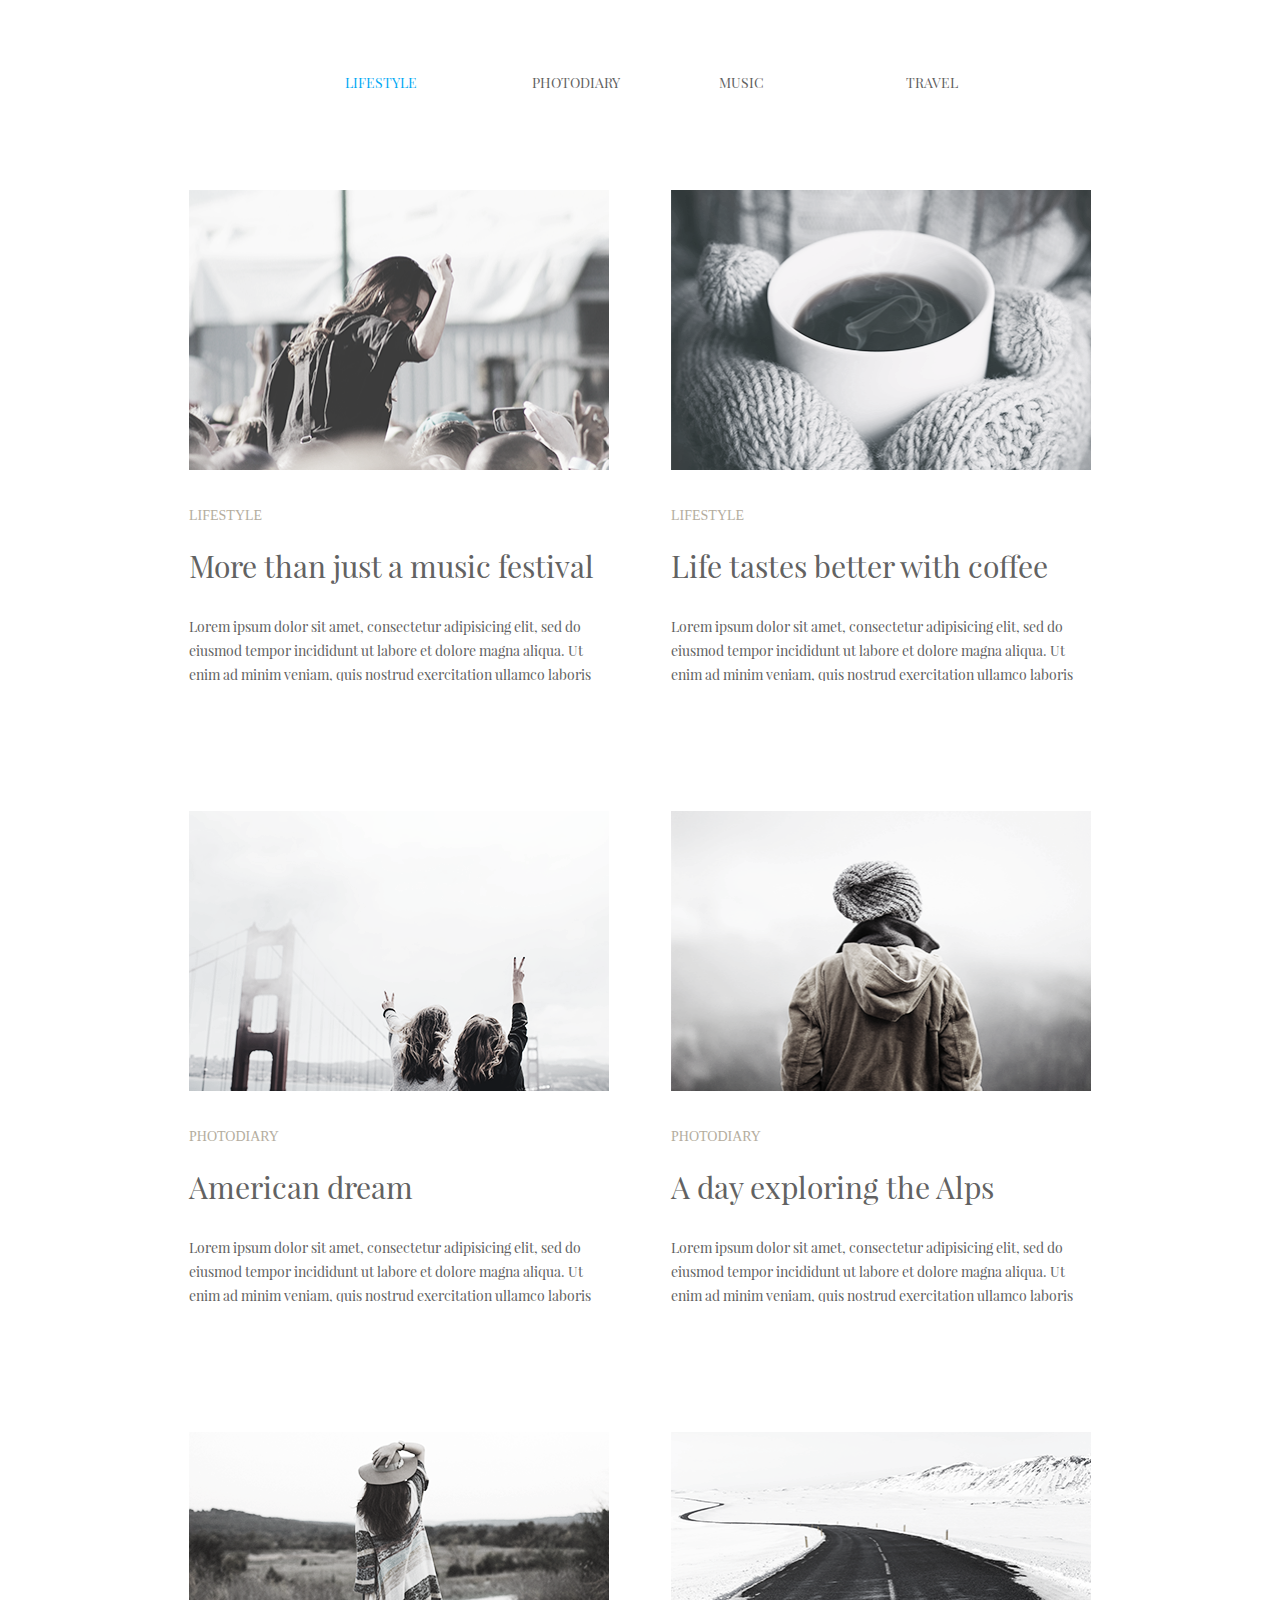
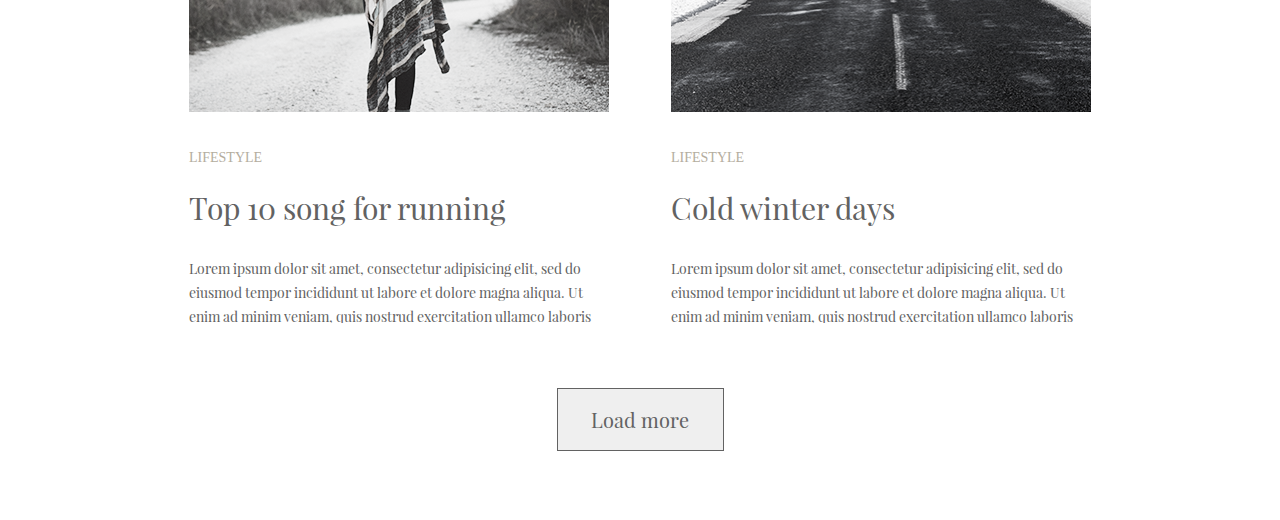
==== hw-03/index.html @ 197ac6b2 "sss" ====
<!DOCTYPE html>
<html lang="en">
<head>
    <meta charset="UTF-8">
    <meta name="viewport" content="width=device-width, initial-scale=1.0">
    <meta http-equiv="X-UA-Compatible" content="ie=edge">
    <link rel="stylesheet" href="css/normalize.css">
    <link rel="stylesheet" href="css/style.css">
    <title>hw-03</title>
</head>
<body>
    <header class="main-header">
        <nav class="main-nav">
            <ul class="main-menu">
                <li class="main-menu-item">
                    <a href="#" class="main-menu-link blue">lifestyle</a>
                </li>
                <li class="main-menu-item">
                    <a href="#" class="main-menu-link">photodiary</a>
                </li>
                <li class="main-menu-item">
                    <a href="#" class="main-menu-link">music</a>
                </li>
                <li class="main-menu-item">
                    <a href="#" class="main-menu-link">travel</a>
                </li>
            </ul>
        </nav>
    </header>
    <main class="main-content">
        <section class="article">
            <ul class="article-list">
                <li class="article-list-item">                   
                    <img src="img/image1.png" alt="image" class="article-img" width="420" height="280">
                    <h2>lifestyle</h2>
                    <h3>More than just a music festival</h3>
                    <p>Lorem ipsum dolor sit amet, consectetur adipisicing elit, sed do eiusmod tempor incididunt ut labore et dolore magna aliqua. Ut enim ad minim veniam, quis nostrud exercitation ullamco laboris nisi ut aliquip ex ea commodo consequat. Duis aute irure dolor in reprehenderit in voluptate velit esse cillum dolore eu fugiat nulla pariatur. Excepteur sint occaecat cupidatat non proident, sunt in culpa qui officia deserunt mollit anim id est laborum. Sed ut perspiciatis unde omnis iste natus error sit voluptatem accusantium doloremque laudantium, totam rem aperiam, eaque ipsa quae ab illo inventore veritatis et quasi architecto beatae vitae dicta sunt explicabo. Nemo enim ipsam voluptatem quia voluptas sit aspernatur aut odit aut fugit, sed quia consequuntur magni dolores eos qui ratione voluptatem sequi nesciunt. Neque porro quisquam est, qui dolorem ipsum quia dolor sit amet, consectetur, adipisci velit, sed quia non numquam eius modi tempora incidunt ut labore et dolore magnam aliquam quaerat voluptatem.</p>                  
                </li>
                <li class="article-list-item">
                    <img src="img/image2.png" alt="image" class="article-img" width="420" height="280">
                    <h2>lifestyle</h2>
                    <h3>Life tastes better with coffee</h3>
                    <p>Lorem ipsum dolor sit amet, consectetur adipisicing elit, sed do eiusmod tempor incididunt ut labore et dolore magna aliqua. Ut enim ad minim veniam, quis nostrud exercitation ullamco laboris nisi ut aliquip ex ea commodo consequat. Duis aute irure dolor in reprehenderit in voluptate velit esse cillum dolore eu fugiat nulla pariatur. Excepteur sint occaecat cupidatat non proident, sunt in culpa qui officia deserunt mollit anim id est laborum. Sed ut perspiciatis unde omnis iste natus error sit voluptatem accusantium doloremque laudantium, totam rem aperiam, eaque ipsa quae ab illo inventore veritatis et quasi architecto beatae vitae dicta sunt explicabo. Nemo enim ipsam voluptatem quia voluptas sit aspernatur aut odit aut fugit, sed quia consequuntur magni dolores eos qui ratione voluptatem sequi nesciunt. Neque porro quisquam est, qui dolorem ipsum quia dolor sit amet, consectetur, adipisci velit, sed quia non numquam eius modi tempora incidunt ut labore et dolore magnam aliquam quaerat voluptatem.</p>     
                </li>
                <li class="article-list-item">
                    <img src="img/image3.png" alt="image" class="article-img" width="420" height="280">
                    <h2>photodiary</h2>
                    <h3>American dream</h3>
                    <p>Lorem ipsum dolor sit amet, consectetur adipisicing elit, sed do eiusmod tempor incididunt ut labore et dolore magna aliqua. Ut enim ad minim veniam, quis nostrud exercitation ullamco laboris nisi ut aliquip ex ea commodo consequat. Duis aute irure dolor in reprehenderit in voluptate velit esse cillum dolore eu fugiat nulla pariatur. Excepteur sint occaecat cupidatat non proident, sunt in culpa qui officia deserunt mollit anim id est laborum. Sed ut perspiciatis unde omnis iste natus error sit voluptatem accusantium doloremque laudantium, totam rem aperiam, eaque ipsa quae ab illo inventore veritatis et quasi architecto beatae vitae dicta sunt explicabo. Nemo enim ipsam voluptatem quia voluptas sit aspernatur aut odit aut fugit, sed quia consequuntur magni dolores eos qui ratione voluptatem sequi nesciunt. Neque porro quisquam est, qui dolorem ipsum quia dolor sit amet, consectetur, adipisci velit, sed quia non numquam eius modi tempora incidunt ut labore et dolore magnam aliquam quaerat voluptatem.</p>                       
                </li>
                <li class="article-list-item">
                    <img src="img/image4.png" alt="image" class="article-img" width="420" height="280">
                    <h2>photodiary</h2>
                    <h3>A day exploring the Alps</h3>
                    <p>Lorem ipsum dolor sit amet, consectetur adipisicing elit, sed do eiusmod tempor incididunt ut labore et dolore magna aliqua. Ut enim ad minim veniam, quis nostrud exercitation ullamco laboris nisi ut aliquip ex ea commodo consequat. Duis aute irure dolor in reprehenderit in voluptate velit esse cillum dolore eu fugiat nulla pariatur. Excepteur sint occaecat cupidatat non proident, sunt in culpa qui officia deserunt mollit anim id est laborum. Sed ut perspiciatis unde omnis iste natus error sit voluptatem accusantium doloremque laudantium, totam rem aperiam, eaque ipsa quae ab illo inventore veritatis et quasi architecto beatae vitae dicta sunt explicabo. Nemo enim ipsam voluptatem quia voluptas sit aspernatur aut odit aut fugit, sed quia consequuntur magni dolores eos qui ratione voluptatem sequi nesciunt. Neque porro quisquam est, qui dolorem ipsum quia dolor sit amet, consectetur, adipisci velit, sed quia non numquam eius modi tempora incidunt ut labore et dolore magnam aliquam quaerat voluptatem.</p>
                </li>
                <li class="article-list-item">
                    <img src="img/image5.png" alt="image" class="article-img" width="420" height="280">
                    <h2>lifestyle</h2>
                    <h3>Top 10 song for running</h3>
                    <p>Lorem ipsum dolor sit amet, consectetur adipisicing elit, sed do eiusmod tempor incididunt ut labore et dolore magna aliqua. Ut enim ad minim veniam, quis nostrud exercitation ullamco laboris nisi ut aliquip ex ea commodo consequat. Duis aute irure dolor in reprehenderit in voluptate velit esse cillum dolore eu fugiat nulla pariatur. Excepteur sint occaecat cupidatat non proident, sunt in culpa qui officia deserunt mollit anim id est laborum. Sed ut perspiciatis unde omnis iste natus error sit voluptatem accusantium doloremque laudantium, totam rem aperiam, eaque ipsa quae ab illo inventore veritatis et quasi architecto beatae vitae dicta sunt explicabo. Nemo enim ipsam voluptatem quia voluptas sit aspernatur aut odit aut fugit, sed quia consequuntur magni dolores eos qui ratione voluptatem sequi nesciunt. Neque porro quisquam est, qui dolorem ipsum quia dolor sit amet, consectetur, adipisci velit, sed quia non numquam eius modi tempora incidunt ut labore et dolore magnam aliquam quaerat voluptatem.</p>
                </li>
                    <li class="article-list-item">
                        <img src="img/image6.png" alt="image" class="article-img" width="420" height="280">
                        <h2>lifestyle</h2>
                        <h3>Cold winter days</h3>
                        <p>Lorem ipsum dolor sit amet, consectetur adipisicing elit, sed do eiusmod tempor incididunt ut labore et dolore magna aliqua. Ut enim ad minim veniam, quis nostrud exercitation ullamco laboris nisi ut aliquip ex ea commodo consequat. Duis aute irure dolor in reprehenderit in voluptate velit esse cillum dolore eu fugiat nulla pariatur. Excepteur sint occaecat cupidatat non proident, sunt in culpa qui officia deserunt mollit anim id est laborum. Sed ut perspiciatis unde omnis iste natus error sit voluptatem accusantium doloremque laudantium, totam rem aperiam, eaque ipsa quae ab illo inventore veritatis et quasi architecto beatae vitae dicta sunt explicabo. Nemo enim ipsam voluptatem quia voluptas sit aspernatur aut odit aut fugit, sed quia consequuntur magni dolores eos qui ratione voluptatem sequi nesciunt. Neque porro quisquam est, qui dolorem ipsum quia dolor sit amet, consectetur, adipisci velit, sed quia non numquam eius modi tempora incidunt ut labore et dolore magnam aliquam quaerat voluptatem.</p>
                    </li>
            </ul>
            <div class="article-button">
                <button class="my">Load more</button>
            </div>
        </section>
    </main>
</body>
</html>
---- hw-03/css/style.css ----
@font-face{

    font-family: 'Playfair Display';
    
    src: url('../fonts/playfair/PlayfairDisplay-Regular.otf');
    
    font-weight: normal;
    
    font-style: normal;
    
    }
@font-face{

    font-family: 'Ubuntu';
    
    src: url('../fonts/ubuntu/ubuntu-L.ttf');
    
    font-weight: normal;
    
    font-style: normal;
    
    }

* {
    margin: 0;
    padding: o;
    font-family: "Playfair Display";
    font-weight: 400;
    color: #626262;
    line-height: 24px;
}


.main-content {
    width: 960px;
    margin: auto;
}

ul.main-menu {
    width: 960px;
    margin: 60px auto 20px;
    padding: 10px 0 10px 185px ;
    box-sizing: border-box;
}

.main-menu-item {
    box-sizing: border-box;
    display: inline-block;
    margin-right: 95px;
    text-align: center;   
    list-style: none;
}

/* * {
    outline: 1px solid red;
} */
.main-menu-link {
    display: block;
    width: 88px;
    text-align: center;   
    text-decoration: none; 
    font-size: 14px;
    text-transform: uppercase;
    text-align: left;
}

.blue {
    color: #03a9f4;
}

ul.article-list {
    padding-left: 0;

}
.article-list-item {
    box-sizing: border-box;
    display: inline-block;
    width: 420px;
    margin: 65px 29px;
    list-style: none;
}

li.article-list-item h2 {
    color: #b4ad9e;
    font-family: Ubuntu;
    font-size: 14px;
    font-weight: 300;
    text-transform: uppercase;
    margin: 28px 0 25px 0;
}

li.article-list-item h3 {
    font-size: 30px;
    margin: 26px 0 37px 0;
}

.article-list-item p {
    font-size: 14px;
    height: 66px;
    overflow: hidden;
}

.article-list-item {
    widht: 480px;
    background: #fff;
    box-sizing: border-box;
}

.article-button {
    background-color: #fff;
    text-align: center;
}

.my {
    width: 167px;
    height: 63px;
    border: 1px solid #626262;
    font-family: "Playfair Display";
    font-size: 20px;
    line-height: 24px;
    margin-bottom: 69px;;
}
/* 
.article-img {
    filter: 
          hue-rotate(0deg)
          opacity(50%)
} */
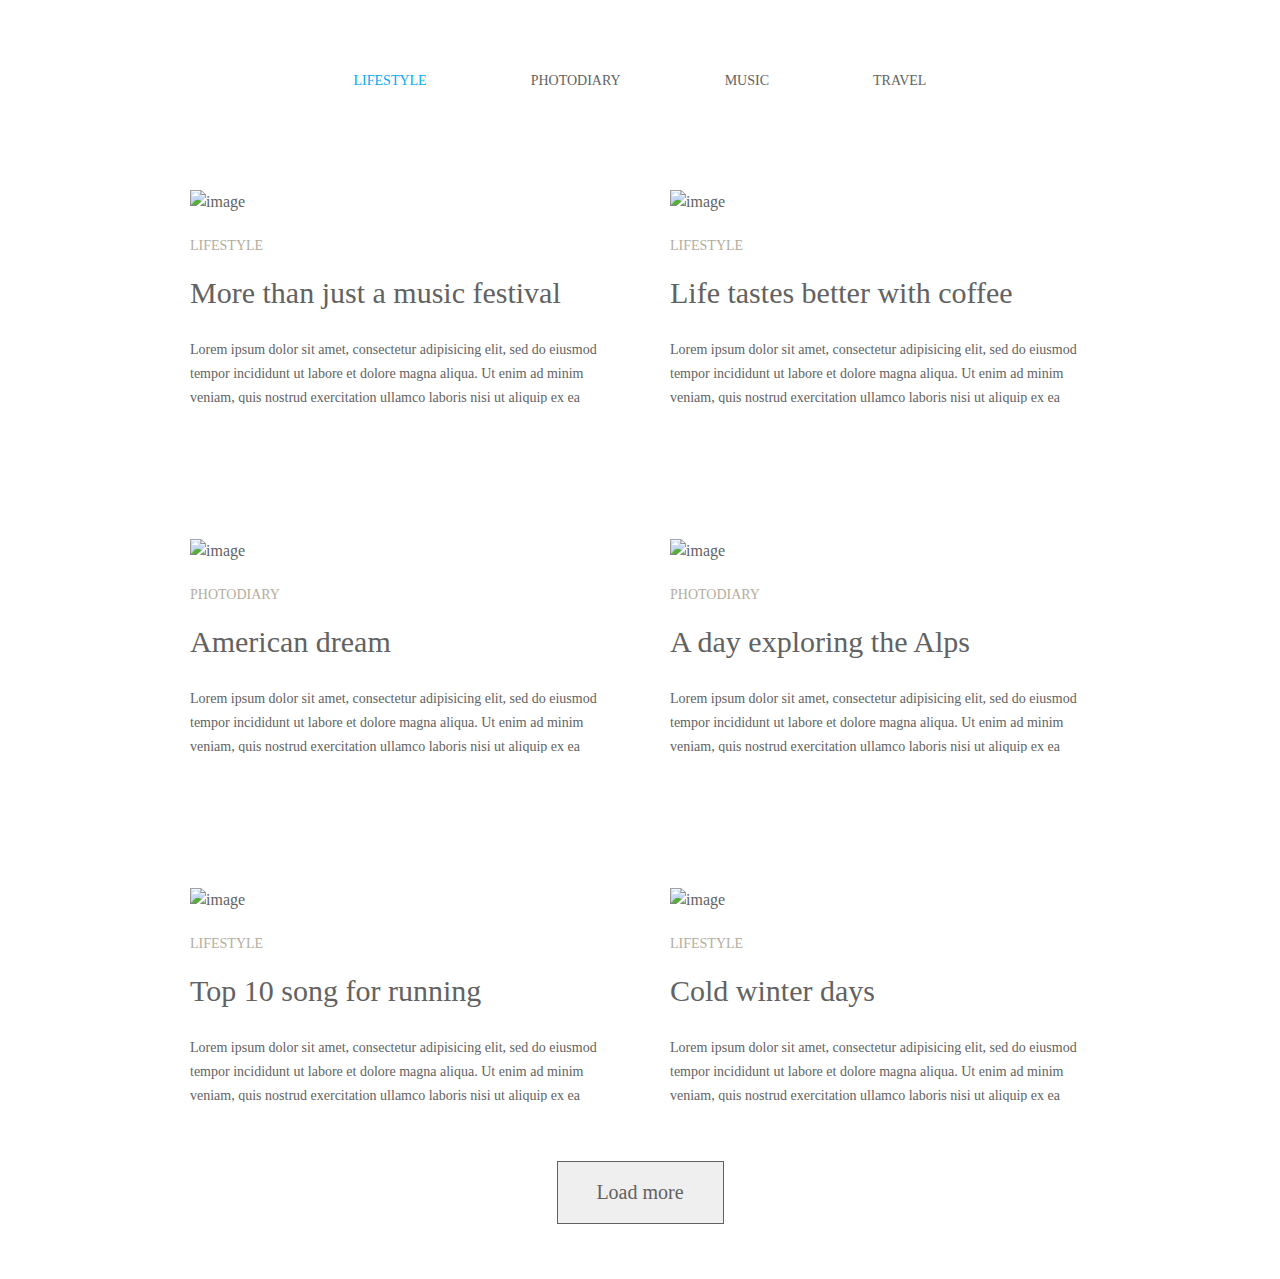
==== commit 59985289: "hw-3.2" ====
--- a/hw-03/index.html
+++ b/hw-03/index.html
@@ -27,50 +27,48 @@
             </ul>
         </nav>
     </header>
-    <main class="main-content">
-        <section class="article">
-            <ul class="article-list">
-                <li class="article-list-item">                   
-                    <img src="img/image1.png" alt="image" class="article-img" width="420" height="280">
-                    <h2>lifestyle</h2>
-                    <h3>More than just a music festival</h3>
-                    <p>Lorem ipsum dolor sit amet, consectetur adipisicing elit, sed do eiusmod tempor incididunt ut labore et dolore magna aliqua. Ut enim ad minim veniam, quis nostrud exercitation ullamco laboris nisi ut aliquip ex ea commodo consequat. Duis aute irure dolor in reprehenderit in voluptate velit esse cillum dolore eu fugiat nulla pariatur. Excepteur sint occaecat cupidatat non proident, sunt in culpa qui officia deserunt mollit anim id est laborum. Sed ut perspiciatis unde omnis iste natus error sit voluptatem accusantium doloremque laudantium, totam rem aperiam, eaque ipsa quae ab illo inventore veritatis et quasi architecto beatae vitae dicta sunt explicabo. Nemo enim ipsam voluptatem quia voluptas sit aspernatur aut odit aut fugit, sed quia consequuntur magni dolores eos qui ratione voluptatem sequi nesciunt. Neque porro quisquam est, qui dolorem ipsum quia dolor sit amet, consectetur, adipisci velit, sed quia non numquam eius modi tempora incidunt ut labore et dolore magnam aliquam quaerat voluptatem.</p>                  
-                </li>
-                <li class="article-list-item">
-                    <img src="img/image2.png" alt="image" class="article-img" width="420" height="280">
-                    <h2>lifestyle</h2>
-                    <h3>Life tastes better with coffee</h3>
-                    <p>Lorem ipsum dolor sit amet, consectetur adipisicing elit, sed do eiusmod tempor incididunt ut labore et dolore magna aliqua. Ut enim ad minim veniam, quis nostrud exercitation ullamco laboris nisi ut aliquip ex ea commodo consequat. Duis aute irure dolor in reprehenderit in voluptate velit esse cillum dolore eu fugiat nulla pariatur. Excepteur sint occaecat cupidatat non proident, sunt in culpa qui officia deserunt mollit anim id est laborum. Sed ut perspiciatis unde omnis iste natus error sit voluptatem accusantium doloremque laudantium, totam rem aperiam, eaque ipsa quae ab illo inventore veritatis et quasi architecto beatae vitae dicta sunt explicabo. Nemo enim ipsam voluptatem quia voluptas sit aspernatur aut odit aut fugit, sed quia consequuntur magni dolores eos qui ratione voluptatem sequi nesciunt. Neque porro quisquam est, qui dolorem ipsum quia dolor sit amet, consectetur, adipisci velit, sed quia non numquam eius modi tempora incidunt ut labore et dolore magnam aliquam quaerat voluptatem.</p>     
-                </li>
-                <li class="article-list-item">
-                    <img src="img/image3.png" alt="image" class="article-img" width="420" height="280">
-                    <h2>photodiary</h2>
-                    <h3>American dream</h3>
-                    <p>Lorem ipsum dolor sit amet, consectetur adipisicing elit, sed do eiusmod tempor incididunt ut labore et dolore magna aliqua. Ut enim ad minim veniam, quis nostrud exercitation ullamco laboris nisi ut aliquip ex ea commodo consequat. Duis aute irure dolor in reprehenderit in voluptate velit esse cillum dolore eu fugiat nulla pariatur. Excepteur sint occaecat cupidatat non proident, sunt in culpa qui officia deserunt mollit anim id est laborum. Sed ut perspiciatis unde omnis iste natus error sit voluptatem accusantium doloremque laudantium, totam rem aperiam, eaque ipsa quae ab illo inventore veritatis et quasi architecto beatae vitae dicta sunt explicabo. Nemo enim ipsam voluptatem quia voluptas sit aspernatur aut odit aut fugit, sed quia consequuntur magni dolores eos qui ratione voluptatem sequi nesciunt. Neque porro quisquam est, qui dolorem ipsum quia dolor sit amet, consectetur, adipisci velit, sed quia non numquam eius modi tempora incidunt ut labore et dolore magnam aliquam quaerat voluptatem.</p>                       
-                </li>
-                <li class="article-list-item">
-                    <img src="img/image4.png" alt="image" class="article-img" width="420" height="280">
-                    <h2>photodiary</h2>
-                    <h3>A day exploring the Alps</h3>
-                    <p>Lorem ipsum dolor sit amet, consectetur adipisicing elit, sed do eiusmod tempor incididunt ut labore et dolore magna aliqua. Ut enim ad minim veniam, quis nostrud exercitation ullamco laboris nisi ut aliquip ex ea commodo consequat. Duis aute irure dolor in reprehenderit in voluptate velit esse cillum dolore eu fugiat nulla pariatur. Excepteur sint occaecat cupidatat non proident, sunt in culpa qui officia deserunt mollit anim id est laborum. Sed ut perspiciatis unde omnis iste natus error sit voluptatem accusantium doloremque laudantium, totam rem aperiam, eaque ipsa quae ab illo inventore veritatis et quasi architecto beatae vitae dicta sunt explicabo. Nemo enim ipsam voluptatem quia voluptas sit aspernatur aut odit aut fugit, sed quia consequuntur magni dolores eos qui ratione voluptatem sequi nesciunt. Neque porro quisquam est, qui dolorem ipsum quia dolor sit amet, consectetur, adipisci velit, sed quia non numquam eius modi tempora incidunt ut labore et dolore magnam aliquam quaerat voluptatem.</p>
-                </li>
-                <li class="article-list-item">
-                    <img src="img/image5.png" alt="image" class="article-img" width="420" height="280">
-                    <h2>lifestyle</h2>
-                    <h3>Top 10 song for running</h3>
-                    <p>Lorem ipsum dolor sit amet, consectetur adipisicing elit, sed do eiusmod tempor incididunt ut labore et dolore magna aliqua. Ut enim ad minim veniam, quis nostrud exercitation ullamco laboris nisi ut aliquip ex ea commodo consequat. Duis aute irure dolor in reprehenderit in voluptate velit esse cillum dolore eu fugiat nulla pariatur. Excepteur sint occaecat cupidatat non proident, sunt in culpa qui officia deserunt mollit anim id est laborum. Sed ut perspiciatis unde omnis iste natus error sit voluptatem accusantium doloremque laudantium, totam rem aperiam, eaque ipsa quae ab illo inventore veritatis et quasi architecto beatae vitae dicta sunt explicabo. Nemo enim ipsam voluptatem quia voluptas sit aspernatur aut odit aut fugit, sed quia consequuntur magni dolores eos qui ratione voluptatem sequi nesciunt. Neque porro quisquam est, qui dolorem ipsum quia dolor sit amet, consectetur, adipisci velit, sed quia non numquam eius modi tempora incidunt ut labore et dolore magnam aliquam quaerat voluptatem.</p>
-                </li>
-                    <li class="article-list-item">
-                        <img src="img/image6.png" alt="image" class="article-img" width="420" height="280">
-                        <h2>lifestyle</h2>
-                        <h3>Cold winter days</h3>
-                        <p>Lorem ipsum dolor sit amet, consectetur adipisicing elit, sed do eiusmod tempor incididunt ut labore et dolore magna aliqua. Ut enim ad minim veniam, quis nostrud exercitation ullamco laboris nisi ut aliquip ex ea commodo consequat. Duis aute irure dolor in reprehenderit in voluptate velit esse cillum dolore eu fugiat nulla pariatur. Excepteur sint occaecat cupidatat non proident, sunt in culpa qui officia deserunt mollit anim id est laborum. Sed ut perspiciatis unde omnis iste natus error sit voluptatem accusantium doloremque laudantium, totam rem aperiam, eaque ipsa quae ab illo inventore veritatis et quasi architecto beatae vitae dicta sunt explicabo. Nemo enim ipsam voluptatem quia voluptas sit aspernatur aut odit aut fugit, sed quia consequuntur magni dolores eos qui ratione voluptatem sequi nesciunt. Neque porro quisquam est, qui dolorem ipsum quia dolor sit amet, consectetur, adipisci velit, sed quia non numquam eius modi tempora incidunt ut labore et dolore magnam aliquam quaerat voluptatem.</p>
-                    </li>
-            </ul>
-            <div class="article-button">
-                <button class="my">Load more</button>
+    <main>
+        <div class="main-content">
+            <div class="article-list-item">                   
+                <img src="img/image1.png" alt="image" class="article-img" width="420" height="280">
+                <h2>lifestyle</h2>
+                <h3>More than just a music festival</h3>
+                <p>Lorem ipsum dolor sit amet, consectetur adipisicing elit, sed do eiusmod tempor incididunt ut labore et dolore magna aliqua. Ut enim ad minim veniam, quis nostrud exercitation ullamco laboris nisi ut aliquip ex ea commodo consequat. Duis aute irure dolor in reprehenderit in voluptate velit esse cillum dolore eu fugiat nulla pariatur. Excepteur sint occaecat cupidatat non proident, sunt in culpa qui officia deserunt mollit anim id est laborum. Sed ut perspiciatis unde omnis iste natus error sit voluptatem accusantium doloremque laudantium, totam rem aperiam, eaque ipsa quae ab illo inventore veritatis et quasi architecto beatae vitae dicta sunt explicabo. Nemo enim ipsam voluptatem quia voluptas sit aspernatur aut odit aut fugit, sed quia consequuntur magni dolores eos qui ratione voluptatem sequi nesciunt. Neque porro quisquam est, qui dolorem ipsum quia dolor sit amet, consectetur, adipisci velit, sed quia non numquam eius modi tempora incidunt ut labore et dolore magnam aliquam quaerat voluptatem.</p>                  
             </div>
-        </section>
+            <div class="article-list-item">
+                <img src="img/image2.png" alt="image" class="article-img" width="420" height="280">
+                <h2>lifestyle</h2>
+                <h3>Life tastes better with coffee</h3>
+                <p>Lorem ipsum dolor sit amet, consectetur adipisicing elit, sed do eiusmod tempor incididunt ut labore et dolore magna aliqua. Ut enim ad minim veniam, quis nostrud exercitation ullamco laboris nisi ut aliquip ex ea commodo consequat. Duis aute irure dolor in reprehenderit in voluptate velit esse cillum dolore eu fugiat nulla pariatur. Excepteur sint occaecat cupidatat non proident, sunt in culpa qui officia deserunt mollit anim id est laborum. Sed ut perspiciatis unde omnis iste natus error sit voluptatem accusantium doloremque laudantium, totam rem aperiam, eaque ipsa quae ab illo inventore veritatis et quasi architecto beatae vitae dicta sunt explicabo. Nemo enim ipsam voluptatem quia voluptas sit aspernatur aut odit aut fugit, sed quia consequuntur magni dolores eos qui ratione voluptatem sequi nesciunt. Neque porro quisquam est, qui dolorem ipsum quia dolor sit amet, consectetur, adipisci velit, sed quia non numquam eius modi tempora incidunt ut labore et dolore magnam aliquam quaerat voluptatem.</p>     
+            </div>
+            <div class="article-list-item">
+                <img src="img/image3.png" alt="image" class="article-img" width="420" height="280">
+                <h2>photodiary</h2>
+                <h3>American dream</h3>
+                <p>Lorem ipsum dolor sit amet, consectetur adipisicing elit, sed do eiusmod tempor incididunt ut labore et dolore magna aliqua. Ut enim ad minim veniam, quis nostrud exercitation ullamco laboris nisi ut aliquip ex ea commodo consequat. Duis aute irure dolor in reprehenderit in voluptate velit esse cillum dolore eu fugiat nulla pariatur. Excepteur sint occaecat cupidatat non proident, sunt in culpa qui officia deserunt mollit anim id est laborum. Sed ut perspiciatis unde omnis iste natus error sit voluptatem accusantium doloremque laudantium, totam rem aperiam, eaque ipsa quae ab illo inventore veritatis et quasi architecto beatae vitae dicta sunt explicabo. Nemo enim ipsam voluptatem quia voluptas sit aspernatur aut odit aut fugit, sed quia consequuntur magni dolores eos qui ratione voluptatem sequi nesciunt. Neque porro quisquam est, qui dolorem ipsum quia dolor sit amet, consectetur, adipisci velit, sed quia non numquam eius modi tempora incidunt ut labore et dolore magnam aliquam quaerat voluptatem.</p>                       
+            </div>
+            <div class="article-list-item">
+                <img src="img/image4.png" alt="image" class="article-img" width="420" height="280">
+                <h2>photodiary</h2>
+                <h3>A day exploring the Alps</h3>
+                <p>Lorem ipsum dolor sit amet, consectetur adipisicing elit, sed do eiusmod tempor incididunt ut labore et dolore magna aliqua. Ut enim ad minim veniam, quis nostrud exercitation ullamco laboris nisi ut aliquip ex ea commodo consequat. Duis aute irure dolor in reprehenderit in voluptate velit esse cillum dolore eu fugiat nulla pariatur. Excepteur sint occaecat cupidatat non proident, sunt in culpa qui officia deserunt mollit anim id est laborum. Sed ut perspiciatis unde omnis iste natus error sit voluptatem accusantium doloremque laudantium, totam rem aperiam, eaque ipsa quae ab illo inventore veritatis et quasi architecto beatae vitae dicta sunt explicabo. Nemo enim ipsam voluptatem quia voluptas sit aspernatur aut odit aut fugit, sed quia consequuntur magni dolores eos qui ratione voluptatem sequi nesciunt. Neque porro quisquam est, qui dolorem ipsum quia dolor sit amet, consectetur, adipisci velit, sed quia non numquam eius modi tempora incidunt ut labore et dolore magnam aliquam quaerat voluptatem.</p>
+            </div>
+            <div class="article-list-item">
+                <img src="img/image5.png" alt="image" class="article-img" width="420" height="280">
+                <h2>lifestyle</h2>
+                <h3>Top 10 song for running</h3>
+                <p>Lorem ipsum dolor sit amet, consectetur adipisicing elit, sed do eiusmod tempor incididunt ut labore et dolore magna aliqua. Ut enim ad minim veniam, quis nostrud exercitation ullamco laboris nisi ut aliquip ex ea commodo consequat. Duis aute irure dolor in reprehenderit in voluptate velit esse cillum dolore eu fugiat nulla pariatur. Excepteur sint occaecat cupidatat non proident, sunt in culpa qui officia deserunt mollit anim id est laborum. Sed ut perspiciatis unde omnis iste natus error sit voluptatem accusantium doloremque laudantium, totam rem aperiam, eaque ipsa quae ab illo inventore veritatis et quasi architecto beatae vitae dicta sunt explicabo. Nemo enim ipsam voluptatem quia voluptas sit aspernatur aut odit aut fugit, sed quia consequuntur magni dolores eos qui ratione voluptatem sequi nesciunt. Neque porro quisquam est, qui dolorem ipsum quia dolor sit amet, consectetur, adipisci velit, sed quia non numquam eius modi tempora incidunt ut labore et dolore magnam aliquam quaerat voluptatem.</p>
+            </div>
+            <div class="article-list-item">
+                <img src="img/image6.png" alt="image" class="article-img" width="420" height="280">
+                <h2>lifestyle</h2>
+                <h3>Cold winter days</h3>
+                <p>Lorem ipsum dolor sit amet, consectetur adipisicing elit, sed do eiusmod tempor incididunt ut labore et dolore magna aliqua. Ut enim ad minim veniam, quis nostrud exercitation ullamco laboris nisi ut aliquip ex ea commodo consequat. Duis aute irure dolor in reprehenderit in voluptate velit esse cillum dolore eu fugiat nulla pariatur. Excepteur sint occaecat cupidatat non proident, sunt in culpa qui officia deserunt mollit anim id est laborum. Sed ut perspiciatis unde omnis iste natus error sit voluptatem accusantium doloremque laudantium, totam rem aperiam, eaque ipsa quae ab illo inventore veritatis et quasi architecto beatae vitae dicta sunt explicabo. Nemo enim ipsam voluptatem quia voluptas sit aspernatur aut odit aut fugit, sed quia consequuntur magni dolores eos qui ratione voluptatem sequi nesciunt. Neque porro quisquam est, qui dolorem ipsum quia dolor sit amet, consectetur, adipisci velit, sed quia non numquam eius modi tempora incidunt ut labore et dolore magnam aliquam quaerat voluptatem.</p>
+            </div>
+        </div>
+        <div class="article-button">
+            <button class="my">Load more</button>
+        </div>
     </main>
 </body>
 </html>--- a/hw-03/css/style.css
+++ b/hw-03/css/style.css
@@ -32,67 +32,75 @@
 }
 
 
-.main-content {
-    width: 960px;
+.main-content, .main-nav {
+    width: 900px;
     margin: auto;
 }
 
-ul.main-menu {
-    width: 960px;
-    margin: 60px auto 20px;
-    padding: 10px 0 10px 185px ;
+.main-menu {
+    margin: 0;
+    padding: 0;
     box-sizing: border-box;
+    text-align: center;  
+    vertical-align: middle;    
+    line-height: 160px;
 }
 
 .main-menu-item {
-    box-sizing: border-box;
     display: inline-block;
-    margin-right: 95px;
-    text-align: center;   
     list-style: none;
+}
+
+.main-menu-item:not(:last-child) {
+    margin-right: 100px;
 }
 
 /* * {
     outline: 1px solid red;
 } */
 .main-menu-link {
-    display: block;
-    width: 88px;
-    text-align: center;   
     text-decoration: none; 
     font-size: 14px;
     text-transform: uppercase;
-    text-align: left;
 }
 
 .blue {
     color: #03a9f4;
 }
 
-ul.article-list {
-    padding-left: 0;
 
+.main-content {
+    padding-top: 30px;  
 }
+
 .article-list-item {
     box-sizing: border-box;
     display: inline-block;
     width: 420px;
-    margin: 65px 29px;
+    /* margin: 65px 29px; */
     list-style: none;
 }
 
-li.article-list-item h2 {
+.article-list-item:not(:nth-child(2n)) {
+    margin-right: 56px;
+}
+
+.article-list-item:not(:nth-last-child(-n+2)) {
+    margin-bottom: 135px;
+}
+
+.article-list-item h2 {
     color: #b4ad9e;
     font-family: Ubuntu;
     font-size: 14px;
     font-weight: 300;
     text-transform: uppercase;
-    margin: 28px 0 25px 0;
+    margin: 20px 0 18px 0;
 }
 
-li.article-list-item h3 {
+.article-list-item h3 {
     font-size: 30px;
-    margin: 26px 0 37px 0;
+    margin: 23px 0 33px 0;
 }
 
 .article-list-item p {
@@ -110,6 +118,7 @@
 .article-button {
     background-color: #fff;
     text-align: center;
+    line-height: 170px;
 }
 
 .my {
@@ -119,11 +128,4 @@
     font-family: "Playfair Display";
     font-size: 20px;
     line-height: 24px;
-    margin-bottom: 69px;;
 }
-/* 
-.article-img {
-    filter: 
-          hue-rotate(0deg)
-          opacity(50%)
-} */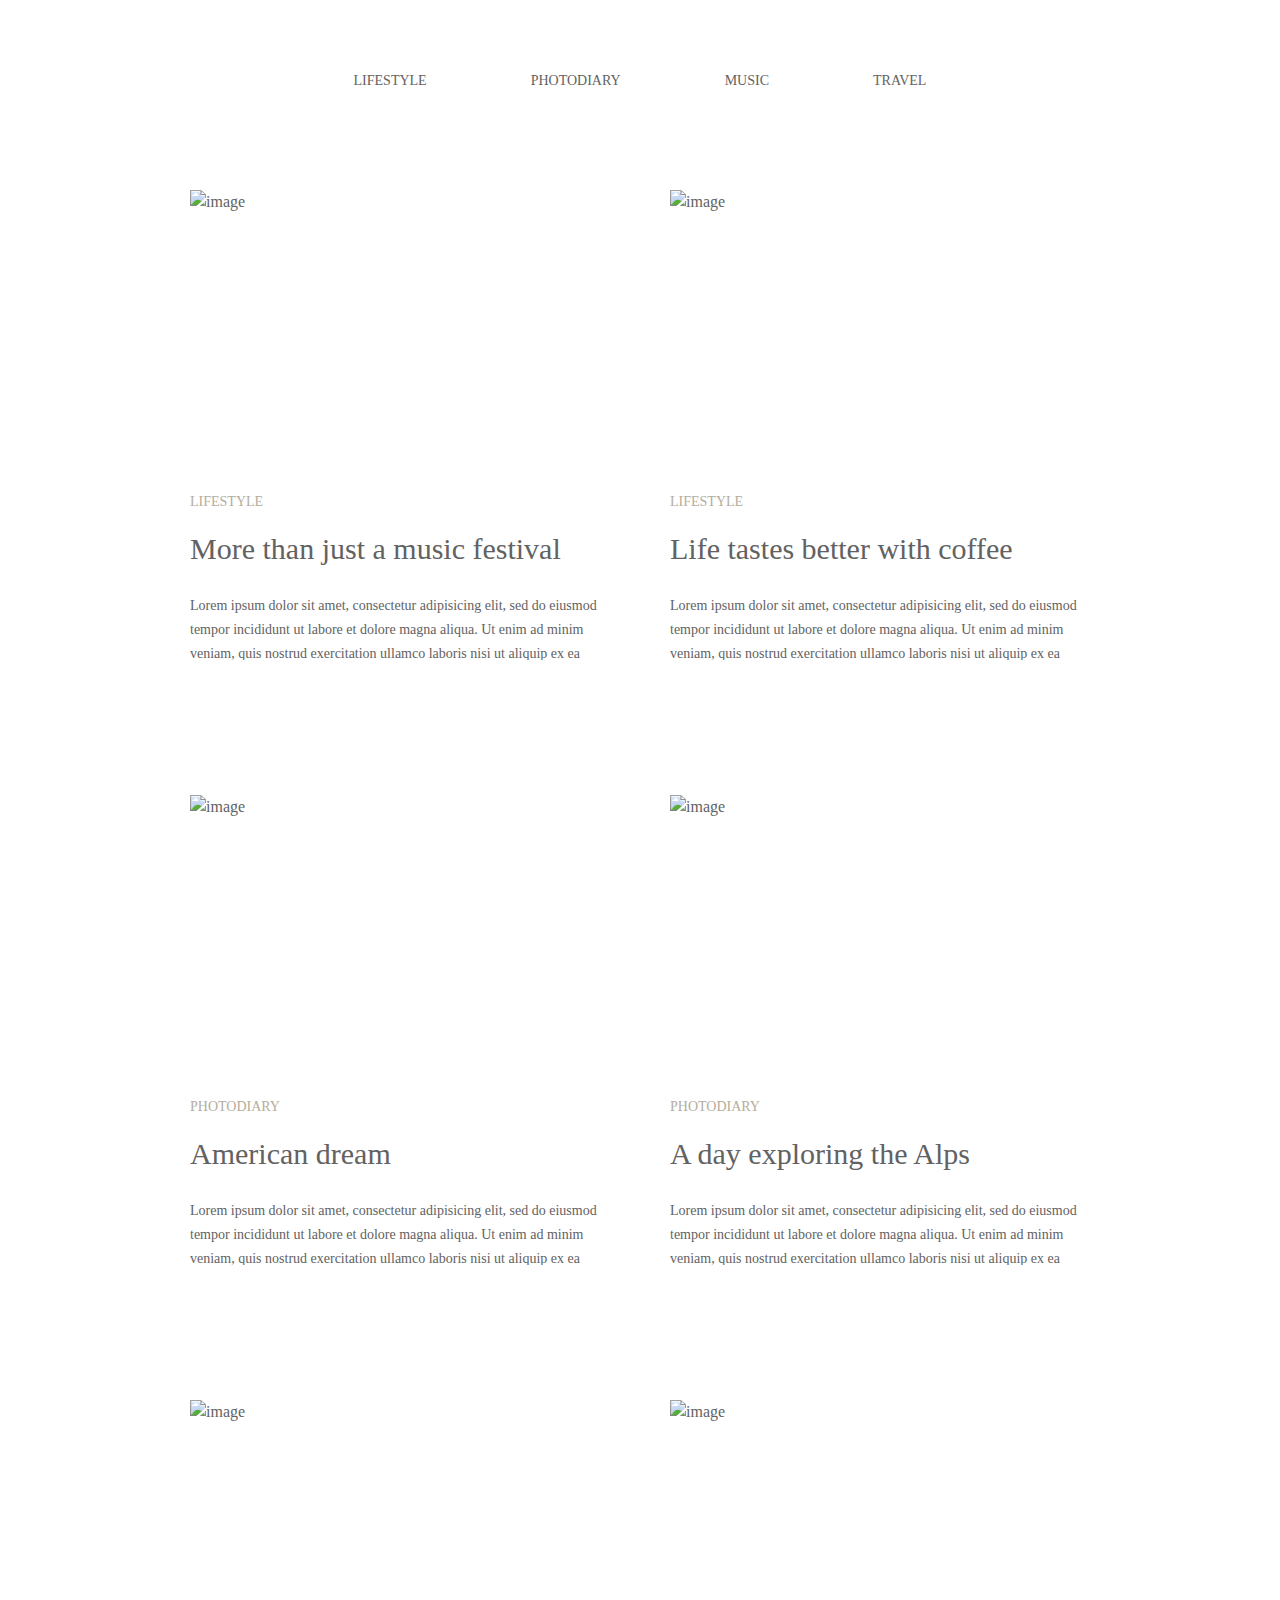
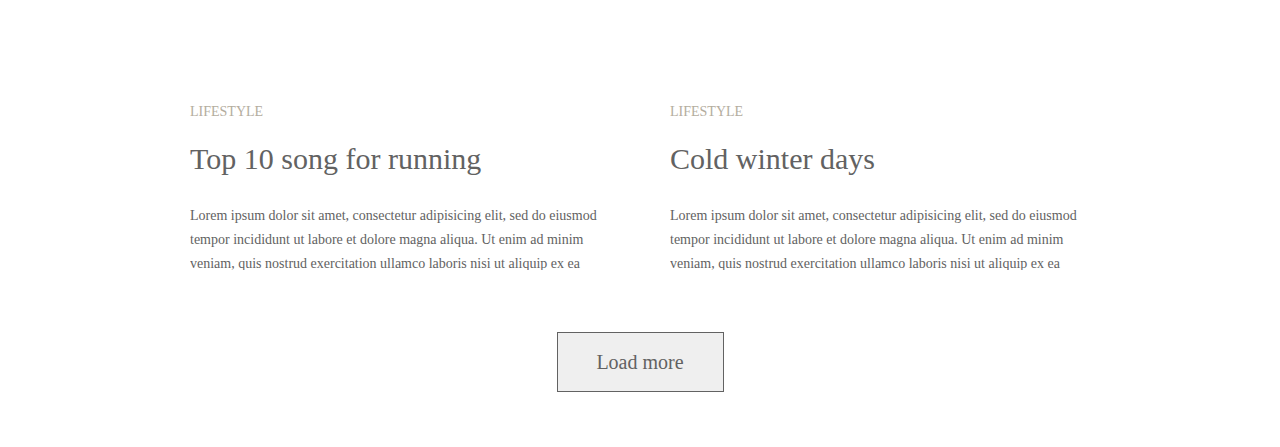
==== commit 5635e57b: "hw-03_2" ====
--- a/hw-03/index.html
+++ b/hw-03/index.html
@@ -13,7 +13,7 @@
         <nav class="main-nav">
             <ul class="main-menu">
                 <li class="main-menu-item">
-                    <a href="#" class="main-menu-link blue">lifestyle</a>
+                    <a href="#" class="main-menu-link">lifestyle</a>
                 </li>
                 <li class="main-menu-item">
                     <a href="#" class="main-menu-link">photodiary</a>
@@ -29,38 +29,50 @@
     </header>
     <main>
         <div class="main-content">
-            <div class="article-list-item">                   
-                <img src="img/image1.png" alt="image" class="article-img" width="420" height="280">
+            <div class="article-list-item">             
+                <div class="article-img">  
+                <img src="img/image1.png" alt="image"  width="420" height="280">
+                </div>
                 <h2>lifestyle</h2>
                 <h3>More than just a music festival</h3>
                 <p>Lorem ipsum dolor sit amet, consectetur adipisicing elit, sed do eiusmod tempor incididunt ut labore et dolore magna aliqua. Ut enim ad minim veniam, quis nostrud exercitation ullamco laboris nisi ut aliquip ex ea commodo consequat. Duis aute irure dolor in reprehenderit in voluptate velit esse cillum dolore eu fugiat nulla pariatur. Excepteur sint occaecat cupidatat non proident, sunt in culpa qui officia deserunt mollit anim id est laborum. Sed ut perspiciatis unde omnis iste natus error sit voluptatem accusantium doloremque laudantium, totam rem aperiam, eaque ipsa quae ab illo inventore veritatis et quasi architecto beatae vitae dicta sunt explicabo. Nemo enim ipsam voluptatem quia voluptas sit aspernatur aut odit aut fugit, sed quia consequuntur magni dolores eos qui ratione voluptatem sequi nesciunt. Neque porro quisquam est, qui dolorem ipsum quia dolor sit amet, consectetur, adipisci velit, sed quia non numquam eius modi tempora incidunt ut labore et dolore magnam aliquam quaerat voluptatem.</p>                  
             </div>
             <div class="article-list-item">
-                <img src="img/image2.png" alt="image" class="article-img" width="420" height="280">
+                <div class="article-img">  
+                <img src="img/image2.png" alt="image"  width="420" height="280">
+                </div>
                 <h2>lifestyle</h2>
                 <h3>Life tastes better with coffee</h3>
                 <p>Lorem ipsum dolor sit amet, consectetur adipisicing elit, sed do eiusmod tempor incididunt ut labore et dolore magna aliqua. Ut enim ad minim veniam, quis nostrud exercitation ullamco laboris nisi ut aliquip ex ea commodo consequat. Duis aute irure dolor in reprehenderit in voluptate velit esse cillum dolore eu fugiat nulla pariatur. Excepteur sint occaecat cupidatat non proident, sunt in culpa qui officia deserunt mollit anim id est laborum. Sed ut perspiciatis unde omnis iste natus error sit voluptatem accusantium doloremque laudantium, totam rem aperiam, eaque ipsa quae ab illo inventore veritatis et quasi architecto beatae vitae dicta sunt explicabo. Nemo enim ipsam voluptatem quia voluptas sit aspernatur aut odit aut fugit, sed quia consequuntur magni dolores eos qui ratione voluptatem sequi nesciunt. Neque porro quisquam est, qui dolorem ipsum quia dolor sit amet, consectetur, adipisci velit, sed quia non numquam eius modi tempora incidunt ut labore et dolore magnam aliquam quaerat voluptatem.</p>     
             </div>
             <div class="article-list-item">
-                <img src="img/image3.png" alt="image" class="article-img" width="420" height="280">
+                <div class="article-img">  
+                <img src="img/image3.png" alt="image"  width="420" height="280">
+                </div>
                 <h2>photodiary</h2>
                 <h3>American dream</h3>
                 <p>Lorem ipsum dolor sit amet, consectetur adipisicing elit, sed do eiusmod tempor incididunt ut labore et dolore magna aliqua. Ut enim ad minim veniam, quis nostrud exercitation ullamco laboris nisi ut aliquip ex ea commodo consequat. Duis aute irure dolor in reprehenderit in voluptate velit esse cillum dolore eu fugiat nulla pariatur. Excepteur sint occaecat cupidatat non proident, sunt in culpa qui officia deserunt mollit anim id est laborum. Sed ut perspiciatis unde omnis iste natus error sit voluptatem accusantium doloremque laudantium, totam rem aperiam, eaque ipsa quae ab illo inventore veritatis et quasi architecto beatae vitae dicta sunt explicabo. Nemo enim ipsam voluptatem quia voluptas sit aspernatur aut odit aut fugit, sed quia consequuntur magni dolores eos qui ratione voluptatem sequi nesciunt. Neque porro quisquam est, qui dolorem ipsum quia dolor sit amet, consectetur, adipisci velit, sed quia non numquam eius modi tempora incidunt ut labore et dolore magnam aliquam quaerat voluptatem.</p>                       
             </div>
             <div class="article-list-item">
-                <img src="img/image4.png" alt="image" class="article-img" width="420" height="280">
+                <div class="article-img">  
+                <img src="img/image4.png" alt="image"  width="420" height="280">
+                </div>
                 <h2>photodiary</h2>
                 <h3>A day exploring the Alps</h3>
                 <p>Lorem ipsum dolor sit amet, consectetur adipisicing elit, sed do eiusmod tempor incididunt ut labore et dolore magna aliqua. Ut enim ad minim veniam, quis nostrud exercitation ullamco laboris nisi ut aliquip ex ea commodo consequat. Duis aute irure dolor in reprehenderit in voluptate velit esse cillum dolore eu fugiat nulla pariatur. Excepteur sint occaecat cupidatat non proident, sunt in culpa qui officia deserunt mollit anim id est laborum. Sed ut perspiciatis unde omnis iste natus error sit voluptatem accusantium doloremque laudantium, totam rem aperiam, eaque ipsa quae ab illo inventore veritatis et quasi architecto beatae vitae dicta sunt explicabo. Nemo enim ipsam voluptatem quia voluptas sit aspernatur aut odit aut fugit, sed quia consequuntur magni dolores eos qui ratione voluptatem sequi nesciunt. Neque porro quisquam est, qui dolorem ipsum quia dolor sit amet, consectetur, adipisci velit, sed quia non numquam eius modi tempora incidunt ut labore et dolore magnam aliquam quaerat voluptatem.</p>
             </div>
             <div class="article-list-item">
-                <img src="img/image5.png" alt="image" class="article-img" width="420" height="280">
+                <div class="article-img">  
+                <img src="img/image5.png" alt="image"  width="420" height="280">
+                </div>
                 <h2>lifestyle</h2>
                 <h3>Top 10 song for running</h3>
                 <p>Lorem ipsum dolor sit amet, consectetur adipisicing elit, sed do eiusmod tempor incididunt ut labore et dolore magna aliqua. Ut enim ad minim veniam, quis nostrud exercitation ullamco laboris nisi ut aliquip ex ea commodo consequat. Duis aute irure dolor in reprehenderit in voluptate velit esse cillum dolore eu fugiat nulla pariatur. Excepteur sint occaecat cupidatat non proident, sunt in culpa qui officia deserunt mollit anim id est laborum. Sed ut perspiciatis unde omnis iste natus error sit voluptatem accusantium doloremque laudantium, totam rem aperiam, eaque ipsa quae ab illo inventore veritatis et quasi architecto beatae vitae dicta sunt explicabo. Nemo enim ipsam voluptatem quia voluptas sit aspernatur aut odit aut fugit, sed quia consequuntur magni dolores eos qui ratione voluptatem sequi nesciunt. Neque porro quisquam est, qui dolorem ipsum quia dolor sit amet, consectetur, adipisci velit, sed quia non numquam eius modi tempora incidunt ut labore et dolore magnam aliquam quaerat voluptatem.</p>
             </div>
             <div class="article-list-item">
-                <img src="img/image6.png" alt="image" class="article-img" width="420" height="280">
+                <div class="article-img">  
+                <img src="img/image6.png" alt="image"  width="420" height="280">
+                </div>
                 <h2>lifestyle</h2>
                 <h3>Cold winter days</h3>
                 <p>Lorem ipsum dolor sit amet, consectetur adipisicing elit, sed do eiusmod tempor incididunt ut labore et dolore magna aliqua. Ut enim ad minim veniam, quis nostrud exercitation ullamco laboris nisi ut aliquip ex ea commodo consequat. Duis aute irure dolor in reprehenderit in voluptate velit esse cillum dolore eu fugiat nulla pariatur. Excepteur sint occaecat cupidatat non proident, sunt in culpa qui officia deserunt mollit anim id est laborum. Sed ut perspiciatis unde omnis iste natus error sit voluptatem accusantium doloremque laudantium, totam rem aperiam, eaque ipsa quae ab illo inventore veritatis et quasi architecto beatae vitae dicta sunt explicabo. Nemo enim ipsam voluptatem quia voluptas sit aspernatur aut odit aut fugit, sed quia consequuntur magni dolores eos qui ratione voluptatem sequi nesciunt. Neque porro quisquam est, qui dolorem ipsum quia dolor sit amet, consectetur, adipisci velit, sed quia non numquam eius modi tempora incidunt ut labore et dolore magnam aliquam quaerat voluptatem.</p>
--- a/hw-03/css/style.css
+++ b/hw-03/css/style.css
@@ -24,7 +24,7 @@
 
 * {
     margin: 0;
-    padding: o;
+    padding: 0;
     font-family: "Playfair Display";
     font-weight: 400;
     color: #626262;
@@ -51,6 +51,10 @@
     list-style: none;
 }
 
+.main-menu-item:hover a{
+    color: #03a9f4;
+}
+
 .main-menu-item:not(:last-child) {
     margin-right: 100px;
 }
@@ -64,12 +68,7 @@
     text-transform: uppercase;
 }
 
-.blue {
-    color: #03a9f4;
-}
-
-
-.main-content {
+main {
     padding-top: 30px;  
 }
 
@@ -89,13 +88,19 @@
     margin-bottom: 135px;
 }
 
+
+.article-img {
+    width: 420px;
+    height: 280px;
+}
+
 .article-list-item h2 {
     color: #b4ad9e;
     font-family: Ubuntu;
     font-size: 14px;
     font-weight: 300;
     text-transform: uppercase;
-    margin: 20px 0 18px 0;
+    margin-top: 20px;
 }
 
 .article-list-item h3 {
@@ -118,12 +123,14 @@
 .article-button {
     background-color: #fff;
     text-align: center;
-    line-height: 170px;
+    /* line-height: 170px; */
+    padding: 55px 0;
 }
 
 .my {
     width: 167px;
-    height: 63px;
+    /* height: 63px; */
+    padding: 17px 0;
     border: 1px solid #626262;
     font-family: "Playfair Display";
     font-size: 20px;
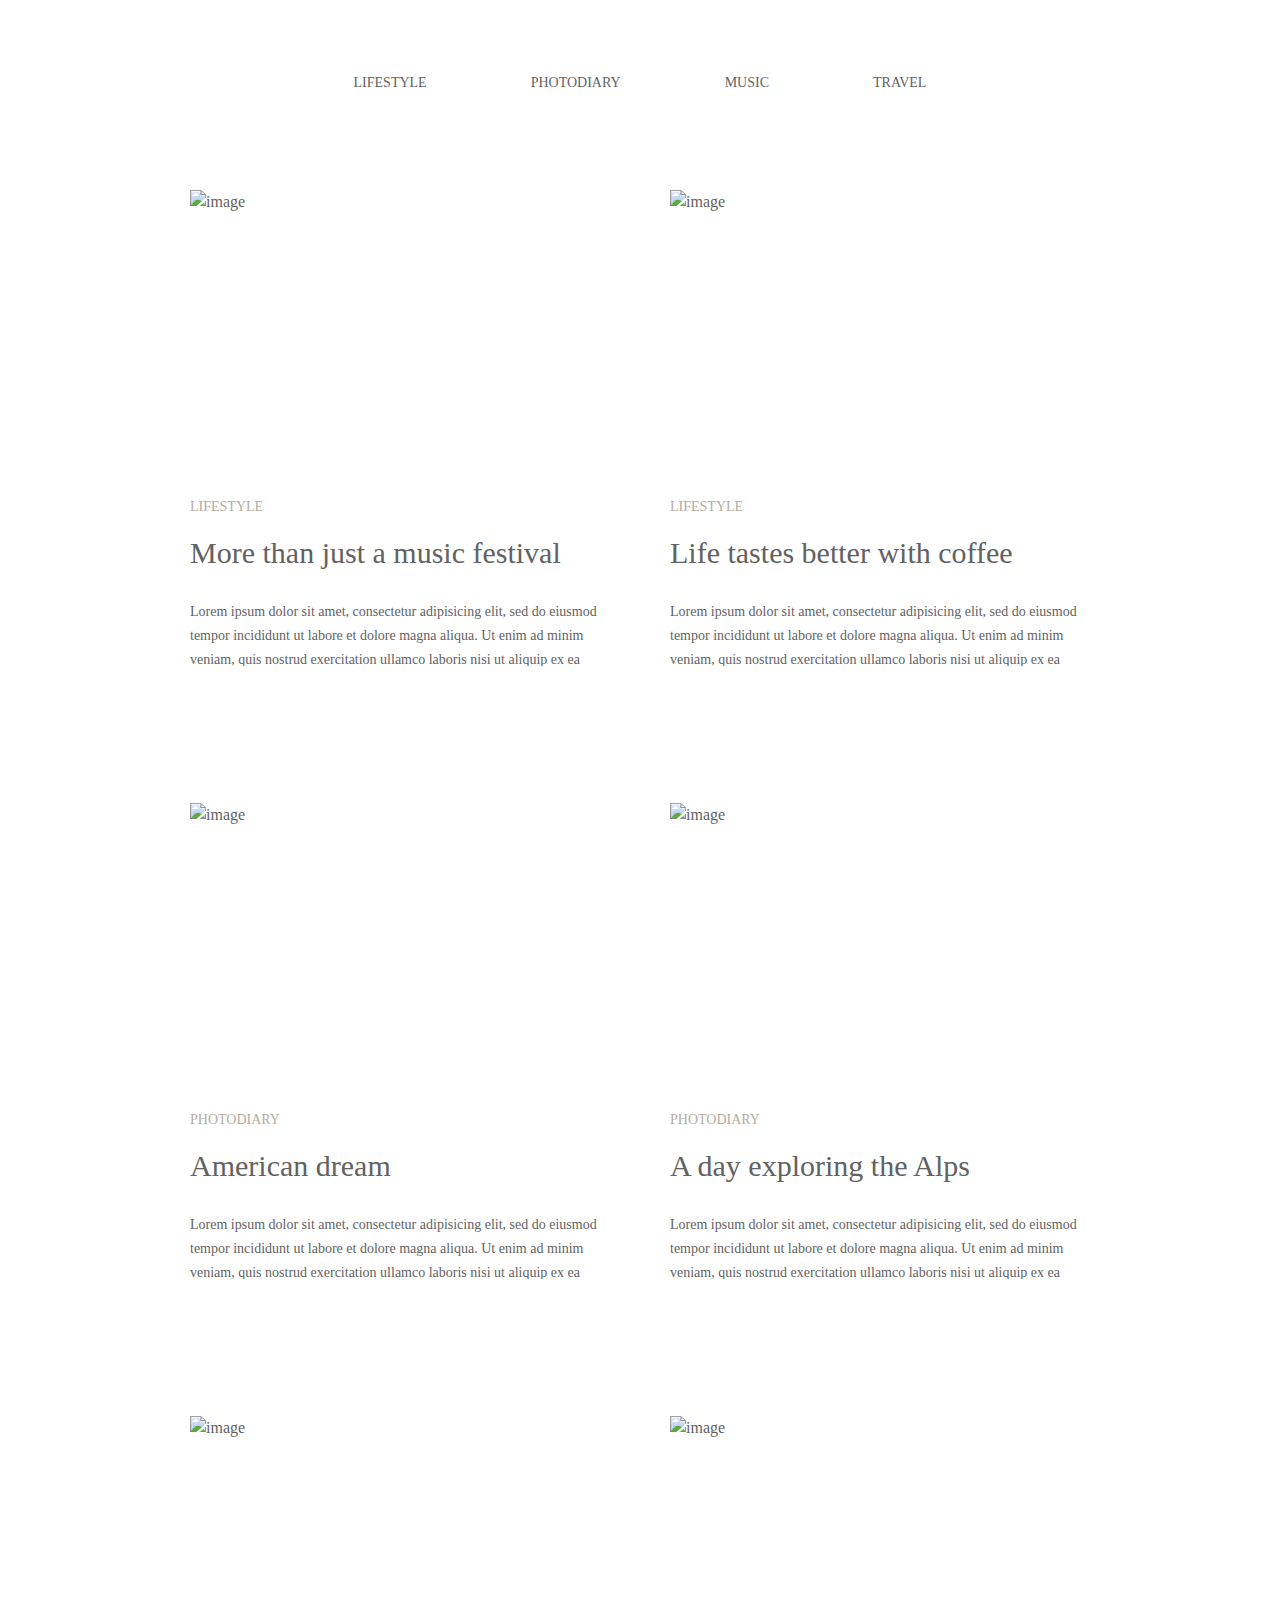
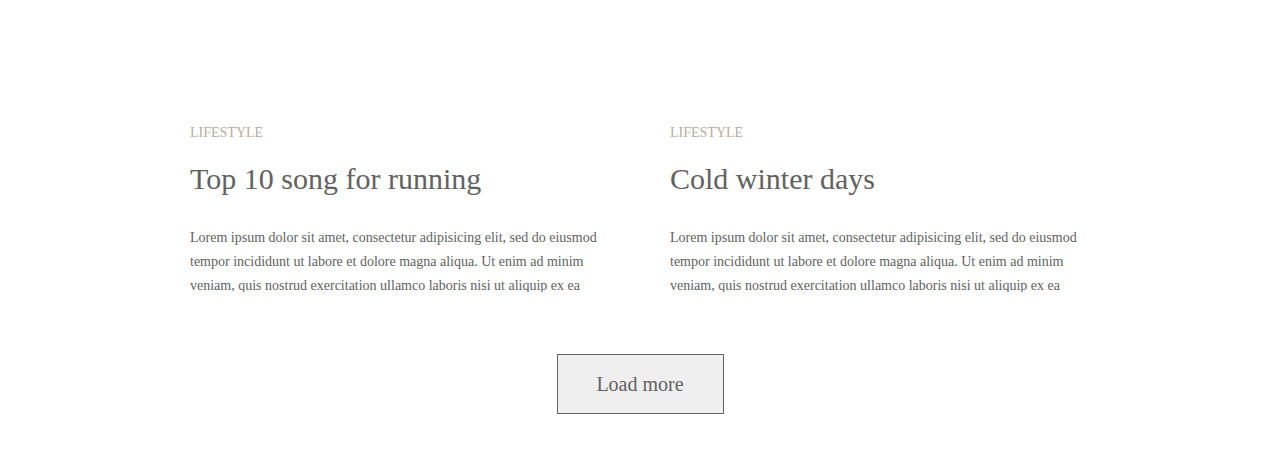
==== commit 7b9945e4: "hw3_4" ====
--- a/hw-03/index.html
+++ b/hw-03/index.html
@@ -29,53 +29,59 @@
     </header>
     <main>
         <div class="main-content">
-            <div class="article-list-item">             
-                <div class="article-img">  
-                <img src="img/image1.png" alt="image"  width="420" height="280">
+            <div class="article-list">
+                <div class="article-list-item">             
+                    <div class="article-img">  
+                    <img src="img/image1.png" alt="image"  width="420" height="280">
+                    </div>
+                    <h2>lifestyle</h2>
+                    <h3>More than just a music festival</h3>
+                    <p>Lorem ipsum dolor sit amet, consectetur adipisicing elit, sed do eiusmod tempor incididunt ut labore et dolore magna aliqua. Ut enim ad minim veniam, quis nostrud exercitation ullamco laboris nisi ut aliquip ex ea commodo consequat. Duis aute irure dolor in reprehenderit in voluptate velit esse cillum dolore eu fugiat nulla pariatur. Excepteur sint occaecat cupidatat non proident, sunt in culpa qui officia deserunt mollit anim id est laborum. Sed ut perspiciatis unde omnis iste natus error sit voluptatem accusantium doloremque laudantium, totam rem aperiam, eaque ipsa quae ab illo inventore veritatis et quasi architecto beatae vitae dicta sunt explicabo. Nemo enim ipsam voluptatem quia voluptas sit aspernatur aut odit aut fugit, sed quia consequuntur magni dolores eos qui ratione voluptatem sequi nesciunt. Neque porro quisquam est, qui dolorem ipsum quia dolor sit amet, consectetur, adipisci velit, sed quia non numquam eius modi tempora incidunt ut labore et dolore magnam aliquam quaerat voluptatem.</p>                  
                 </div>
-                <h2>lifestyle</h2>
-                <h3>More than just a music festival</h3>
-                <p>Lorem ipsum dolor sit amet, consectetur adipisicing elit, sed do eiusmod tempor incididunt ut labore et dolore magna aliqua. Ut enim ad minim veniam, quis nostrud exercitation ullamco laboris nisi ut aliquip ex ea commodo consequat. Duis aute irure dolor in reprehenderit in voluptate velit esse cillum dolore eu fugiat nulla pariatur. Excepteur sint occaecat cupidatat non proident, sunt in culpa qui officia deserunt mollit anim id est laborum. Sed ut perspiciatis unde omnis iste natus error sit voluptatem accusantium doloremque laudantium, totam rem aperiam, eaque ipsa quae ab illo inventore veritatis et quasi architecto beatae vitae dicta sunt explicabo. Nemo enim ipsam voluptatem quia voluptas sit aspernatur aut odit aut fugit, sed quia consequuntur magni dolores eos qui ratione voluptatem sequi nesciunt. Neque porro quisquam est, qui dolorem ipsum quia dolor sit amet, consectetur, adipisci velit, sed quia non numquam eius modi tempora incidunt ut labore et dolore magnam aliquam quaerat voluptatem.</p>                  
+                <div class="article-list-item">
+                    <div class="article-img">  
+                    <img src="img/image2.png" alt="image"  width="420" height="280">
+                    </div>
+                    <h2>lifestyle</h2>
+                    <h3>Life tastes better with coffee</h3>
+                    <p>Lorem ipsum dolor sit amet, consectetur adipisicing elit, sed do eiusmod tempor incididunt ut labore et dolore magna aliqua. Ut enim ad minim veniam, quis nostrud exercitation ullamco laboris nisi ut aliquip ex ea commodo consequat. Duis aute irure dolor in reprehenderit in voluptate velit esse cillum dolore eu fugiat nulla pariatur. Excepteur sint occaecat cupidatat non proident, sunt in culpa qui officia deserunt mollit anim id est laborum. Sed ut perspiciatis unde omnis iste natus error sit voluptatem accusantium doloremque laudantium, totam rem aperiam, eaque ipsa quae ab illo inventore veritatis et quasi architecto beatae vitae dicta sunt explicabo. Nemo enim ipsam voluptatem quia voluptas sit aspernatur aut odit aut fugit, sed quia consequuntur magni dolores eos qui ratione voluptatem sequi nesciunt. Neque porro quisquam est, qui dolorem ipsum quia dolor sit amet, consectetur, adipisci velit, sed quia non numquam eius modi tempora incidunt ut labore et dolore magnam aliquam quaerat voluptatem.</p>     
+                </div>
             </div>
-            <div class="article-list-item">
-                <div class="article-img">  
-                <img src="img/image2.png" alt="image"  width="420" height="280">
+            <div class="article-list">
+                <div class="article-list-item">
+                    <div class="article-img">  
+                    <img src="img/image3.png" alt="image"  width="420" height="280">
+                    </div>
+                    <h2>photodiary</h2>
+                    <h3>American dream</h3>
+                    <p>Lorem ipsum dolor sit amet, consectetur adipisicing elit, sed do eiusmod tempor incididunt ut labore et dolore magna aliqua. Ut enim ad minim veniam, quis nostrud exercitation ullamco laboris nisi ut aliquip ex ea commodo consequat. Duis aute irure dolor in reprehenderit in voluptate velit esse cillum dolore eu fugiat nulla pariatur. Excepteur sint occaecat cupidatat non proident, sunt in culpa qui officia deserunt mollit anim id est laborum. Sed ut perspiciatis unde omnis iste natus error sit voluptatem accusantium doloremque laudantium, totam rem aperiam, eaque ipsa quae ab illo inventore veritatis et quasi architecto beatae vitae dicta sunt explicabo. Nemo enim ipsam voluptatem quia voluptas sit aspernatur aut odit aut fugit, sed quia consequuntur magni dolores eos qui ratione voluptatem sequi nesciunt. Neque porro quisquam est, qui dolorem ipsum quia dolor sit amet, consectetur, adipisci velit, sed quia non numquam eius modi tempora incidunt ut labore et dolore magnam aliquam quaerat voluptatem.</p>                       
                 </div>
-                <h2>lifestyle</h2>
-                <h3>Life tastes better with coffee</h3>
-                <p>Lorem ipsum dolor sit amet, consectetur adipisicing elit, sed do eiusmod tempor incididunt ut labore et dolore magna aliqua. Ut enim ad minim veniam, quis nostrud exercitation ullamco laboris nisi ut aliquip ex ea commodo consequat. Duis aute irure dolor in reprehenderit in voluptate velit esse cillum dolore eu fugiat nulla pariatur. Excepteur sint occaecat cupidatat non proident, sunt in culpa qui officia deserunt mollit anim id est laborum. Sed ut perspiciatis unde omnis iste natus error sit voluptatem accusantium doloremque laudantium, totam rem aperiam, eaque ipsa quae ab illo inventore veritatis et quasi architecto beatae vitae dicta sunt explicabo. Nemo enim ipsam voluptatem quia voluptas sit aspernatur aut odit aut fugit, sed quia consequuntur magni dolores eos qui ratione voluptatem sequi nesciunt. Neque porro quisquam est, qui dolorem ipsum quia dolor sit amet, consectetur, adipisci velit, sed quia non numquam eius modi tempora incidunt ut labore et dolore magnam aliquam quaerat voluptatem.</p>     
+                <div class="article-list-item">
+                    <div class="article-img">  
+                    <img src="img/image4.png" alt="image"  width="420" height="280">
+                    </div>
+                    <h2>photodiary</h2>
+                    <h3>A day exploring the Alps</h3>
+                    <p>Lorem ipsum dolor sit amet, consectetur adipisicing elit, sed do eiusmod tempor incididunt ut labore et dolore magna aliqua. Ut enim ad minim veniam, quis nostrud exercitation ullamco laboris nisi ut aliquip ex ea commodo consequat. Duis aute irure dolor in reprehenderit in voluptate velit esse cillum dolore eu fugiat nulla pariatur. Excepteur sint occaecat cupidatat non proident, sunt in culpa qui officia deserunt mollit anim id est laborum. Sed ut perspiciatis unde omnis iste natus error sit voluptatem accusantium doloremque laudantium, totam rem aperiam, eaque ipsa quae ab illo inventore veritatis et quasi architecto beatae vitae dicta sunt explicabo. Nemo enim ipsam voluptatem quia voluptas sit aspernatur aut odit aut fugit, sed quia consequuntur magni dolores eos qui ratione voluptatem sequi nesciunt. Neque porro quisquam est, qui dolorem ipsum quia dolor sit amet, consectetur, adipisci velit, sed quia non numquam eius modi tempora incidunt ut labore et dolore magnam aliquam quaerat voluptatem.</p>
+                </div>
             </div>
-            <div class="article-list-item">
-                <div class="article-img">  
-                <img src="img/image3.png" alt="image"  width="420" height="280">
+            <div class="article-list">
+                <div class="article-list-item">
+                    <div class="article-img">  
+                    <img src="img/image5.png" alt="image"  width="420" height="280">
+                    </div>
+                    <h2>lifestyle</h2>
+                    <h3>Top 10 song for running</h3>
+                    <p>Lorem ipsum dolor sit amet, consectetur adipisicing elit, sed do eiusmod tempor incididunt ut labore et dolore magna aliqua. Ut enim ad minim veniam, quis nostrud exercitation ullamco laboris nisi ut aliquip ex ea commodo consequat. Duis aute irure dolor in reprehenderit in voluptate velit esse cillum dolore eu fugiat nulla pariatur. Excepteur sint occaecat cupidatat non proident, sunt in culpa qui officia deserunt mollit anim id est laborum. Sed ut perspiciatis unde omnis iste natus error sit voluptatem accusantium doloremque laudantium, totam rem aperiam, eaque ipsa quae ab illo inventore veritatis et quasi architecto beatae vitae dicta sunt explicabo. Nemo enim ipsam voluptatem quia voluptas sit aspernatur aut odit aut fugit, sed quia consequuntur magni dolores eos qui ratione voluptatem sequi nesciunt. Neque porro quisquam est, qui dolorem ipsum quia dolor sit amet, consectetur, adipisci velit, sed quia non numquam eius modi tempora incidunt ut labore et dolore magnam aliquam quaerat voluptatem.</p>
                 </div>
-                <h2>photodiary</h2>
-                <h3>American dream</h3>
-                <p>Lorem ipsum dolor sit amet, consectetur adipisicing elit, sed do eiusmod tempor incididunt ut labore et dolore magna aliqua. Ut enim ad minim veniam, quis nostrud exercitation ullamco laboris nisi ut aliquip ex ea commodo consequat. Duis aute irure dolor in reprehenderit in voluptate velit esse cillum dolore eu fugiat nulla pariatur. Excepteur sint occaecat cupidatat non proident, sunt in culpa qui officia deserunt mollit anim id est laborum. Sed ut perspiciatis unde omnis iste natus error sit voluptatem accusantium doloremque laudantium, totam rem aperiam, eaque ipsa quae ab illo inventore veritatis et quasi architecto beatae vitae dicta sunt explicabo. Nemo enim ipsam voluptatem quia voluptas sit aspernatur aut odit aut fugit, sed quia consequuntur magni dolores eos qui ratione voluptatem sequi nesciunt. Neque porro quisquam est, qui dolorem ipsum quia dolor sit amet, consectetur, adipisci velit, sed quia non numquam eius modi tempora incidunt ut labore et dolore magnam aliquam quaerat voluptatem.</p>                       
-            </div>
-            <div class="article-list-item">
-                <div class="article-img">  
-                <img src="img/image4.png" alt="image"  width="420" height="280">
+                <div class="article-list-item">
+                    <div class="article-img">  
+                    <img src="img/image6.png" alt="image"  width="420" height="280">
+                    </div>
+                    <h2>lifestyle</h2>
+                    <h3>Cold winter days</h3>
+                    <p>Lorem ipsum dolor sit amet, consectetur adipisicing elit, sed do eiusmod tempor incididunt ut labore et dolore magna aliqua. Ut enim ad minim veniam, quis nostrud exercitation ullamco laboris nisi ut aliquip ex ea commodo consequat. Duis aute irure dolor in reprehenderit in voluptate velit esse cillum dolore eu fugiat nulla pariatur. Excepteur sint occaecat cupidatat non proident, sunt in culpa qui officia deserunt mollit anim id est laborum. Sed ut perspiciatis unde omnis iste natus error sit voluptatem accusantium doloremque laudantium, totam rem aperiam, eaque ipsa quae ab illo inventore veritatis et quasi architecto beatae vitae dicta sunt explicabo. Nemo enim ipsam voluptatem quia voluptas sit aspernatur aut odit aut fugit, sed quia consequuntur magni dolores eos qui ratione voluptatem sequi nesciunt. Neque porro quisquam est, qui dolorem ipsum quia dolor sit amet, consectetur, adipisci velit, sed quia non numquam eius modi tempora incidunt ut labore et dolore magnam aliquam quaerat voluptatem.</p>
                 </div>
-                <h2>photodiary</h2>
-                <h3>A day exploring the Alps</h3>
-                <p>Lorem ipsum dolor sit amet, consectetur adipisicing elit, sed do eiusmod tempor incididunt ut labore et dolore magna aliqua. Ut enim ad minim veniam, quis nostrud exercitation ullamco laboris nisi ut aliquip ex ea commodo consequat. Duis aute irure dolor in reprehenderit in voluptate velit esse cillum dolore eu fugiat nulla pariatur. Excepteur sint occaecat cupidatat non proident, sunt in culpa qui officia deserunt mollit anim id est laborum. Sed ut perspiciatis unde omnis iste natus error sit voluptatem accusantium doloremque laudantium, totam rem aperiam, eaque ipsa quae ab illo inventore veritatis et quasi architecto beatae vitae dicta sunt explicabo. Nemo enim ipsam voluptatem quia voluptas sit aspernatur aut odit aut fugit, sed quia consequuntur magni dolores eos qui ratione voluptatem sequi nesciunt. Neque porro quisquam est, qui dolorem ipsum quia dolor sit amet, consectetur, adipisci velit, sed quia non numquam eius modi tempora incidunt ut labore et dolore magnam aliquam quaerat voluptatem.</p>
-            </div>
-            <div class="article-list-item">
-                <div class="article-img">  
-                <img src="img/image5.png" alt="image"  width="420" height="280">
-                </div>
-                <h2>lifestyle</h2>
-                <h3>Top 10 song for running</h3>
-                <p>Lorem ipsum dolor sit amet, consectetur adipisicing elit, sed do eiusmod tempor incididunt ut labore et dolore magna aliqua. Ut enim ad minim veniam, quis nostrud exercitation ullamco laboris nisi ut aliquip ex ea commodo consequat. Duis aute irure dolor in reprehenderit in voluptate velit esse cillum dolore eu fugiat nulla pariatur. Excepteur sint occaecat cupidatat non proident, sunt in culpa qui officia deserunt mollit anim id est laborum. Sed ut perspiciatis unde omnis iste natus error sit voluptatem accusantium doloremque laudantium, totam rem aperiam, eaque ipsa quae ab illo inventore veritatis et quasi architecto beatae vitae dicta sunt explicabo. Nemo enim ipsam voluptatem quia voluptas sit aspernatur aut odit aut fugit, sed quia consequuntur magni dolores eos qui ratione voluptatem sequi nesciunt. Neque porro quisquam est, qui dolorem ipsum quia dolor sit amet, consectetur, adipisci velit, sed quia non numquam eius modi tempora incidunt ut labore et dolore magnam aliquam quaerat voluptatem.</p>
-            </div>
-            <div class="article-list-item">
-                <div class="article-img">  
-                <img src="img/image6.png" alt="image"  width="420" height="280">
-                </div>
-                <h2>lifestyle</h2>
-                <h3>Cold winter days</h3>
-                <p>Lorem ipsum dolor sit amet, consectetur adipisicing elit, sed do eiusmod tempor incididunt ut labore et dolore magna aliqua. Ut enim ad minim veniam, quis nostrud exercitation ullamco laboris nisi ut aliquip ex ea commodo consequat. Duis aute irure dolor in reprehenderit in voluptate velit esse cillum dolore eu fugiat nulla pariatur. Excepteur sint occaecat cupidatat non proident, sunt in culpa qui officia deserunt mollit anim id est laborum. Sed ut perspiciatis unde omnis iste natus error sit voluptatem accusantium doloremque laudantium, totam rem aperiam, eaque ipsa quae ab illo inventore veritatis et quasi architecto beatae vitae dicta sunt explicabo. Nemo enim ipsam voluptatem quia voluptas sit aspernatur aut odit aut fugit, sed quia consequuntur magni dolores eos qui ratione voluptatem sequi nesciunt. Neque porro quisquam est, qui dolorem ipsum quia dolor sit amet, consectetur, adipisci velit, sed quia non numquam eius modi tempora incidunt ut labore et dolore magnam aliquam quaerat voluptatem.</p>
             </div>
         </div>
         <div class="article-button">
--- a/hw-03/css/style.css
+++ b/hw-03/css/style.css
@@ -37,13 +37,16 @@
     margin: auto;
 }
 
+.main-nav {
+    padding: 70px 0 65px 0;
+}
+
 .main-menu {
     margin: 0;
     padding: 0;
     box-sizing: border-box;
     text-align: center;  
     vertical-align: middle;    
-    line-height: 160px;
 }
 
 .main-menu-item {
@@ -84,8 +87,8 @@
     margin-right: 56px;
 }
 
-.article-list-item:not(:nth-last-child(-n+2)) {
-    margin-bottom: 135px;
+.article-list:not(:last-child) {
+    margin-bottom: 130px;
 }
 
 
@@ -100,12 +103,12 @@
     font-size: 14px;
     font-weight: 300;
     text-transform: uppercase;
-    margin-top: 20px;
+    margin-top: 25px;
 }
 
 .article-list-item h3 {
     font-size: 30px;
-    margin: 23px 0 33px 0;
+    margin: 22px 0 35px 0;
 }
 
 .article-list-item p {
@@ -114,25 +117,18 @@
     overflow: hidden;
 }
 
-.article-list-item {
-    widht: 480px;
-    background: #fff;
-    box-sizing: border-box;
-}
-
 .article-button {
     background-color: #fff;
     text-align: center;
-    /* line-height: 170px; */
     padding: 55px 0;
 }
 
 .my {
     width: 167px;
-    /* height: 63px; */
     padding: 17px 0;
     border: 1px solid #626262;
     font-family: "Playfair Display";
     font-size: 20px;
     line-height: 24px;
+    cursor: pointer;
 }
